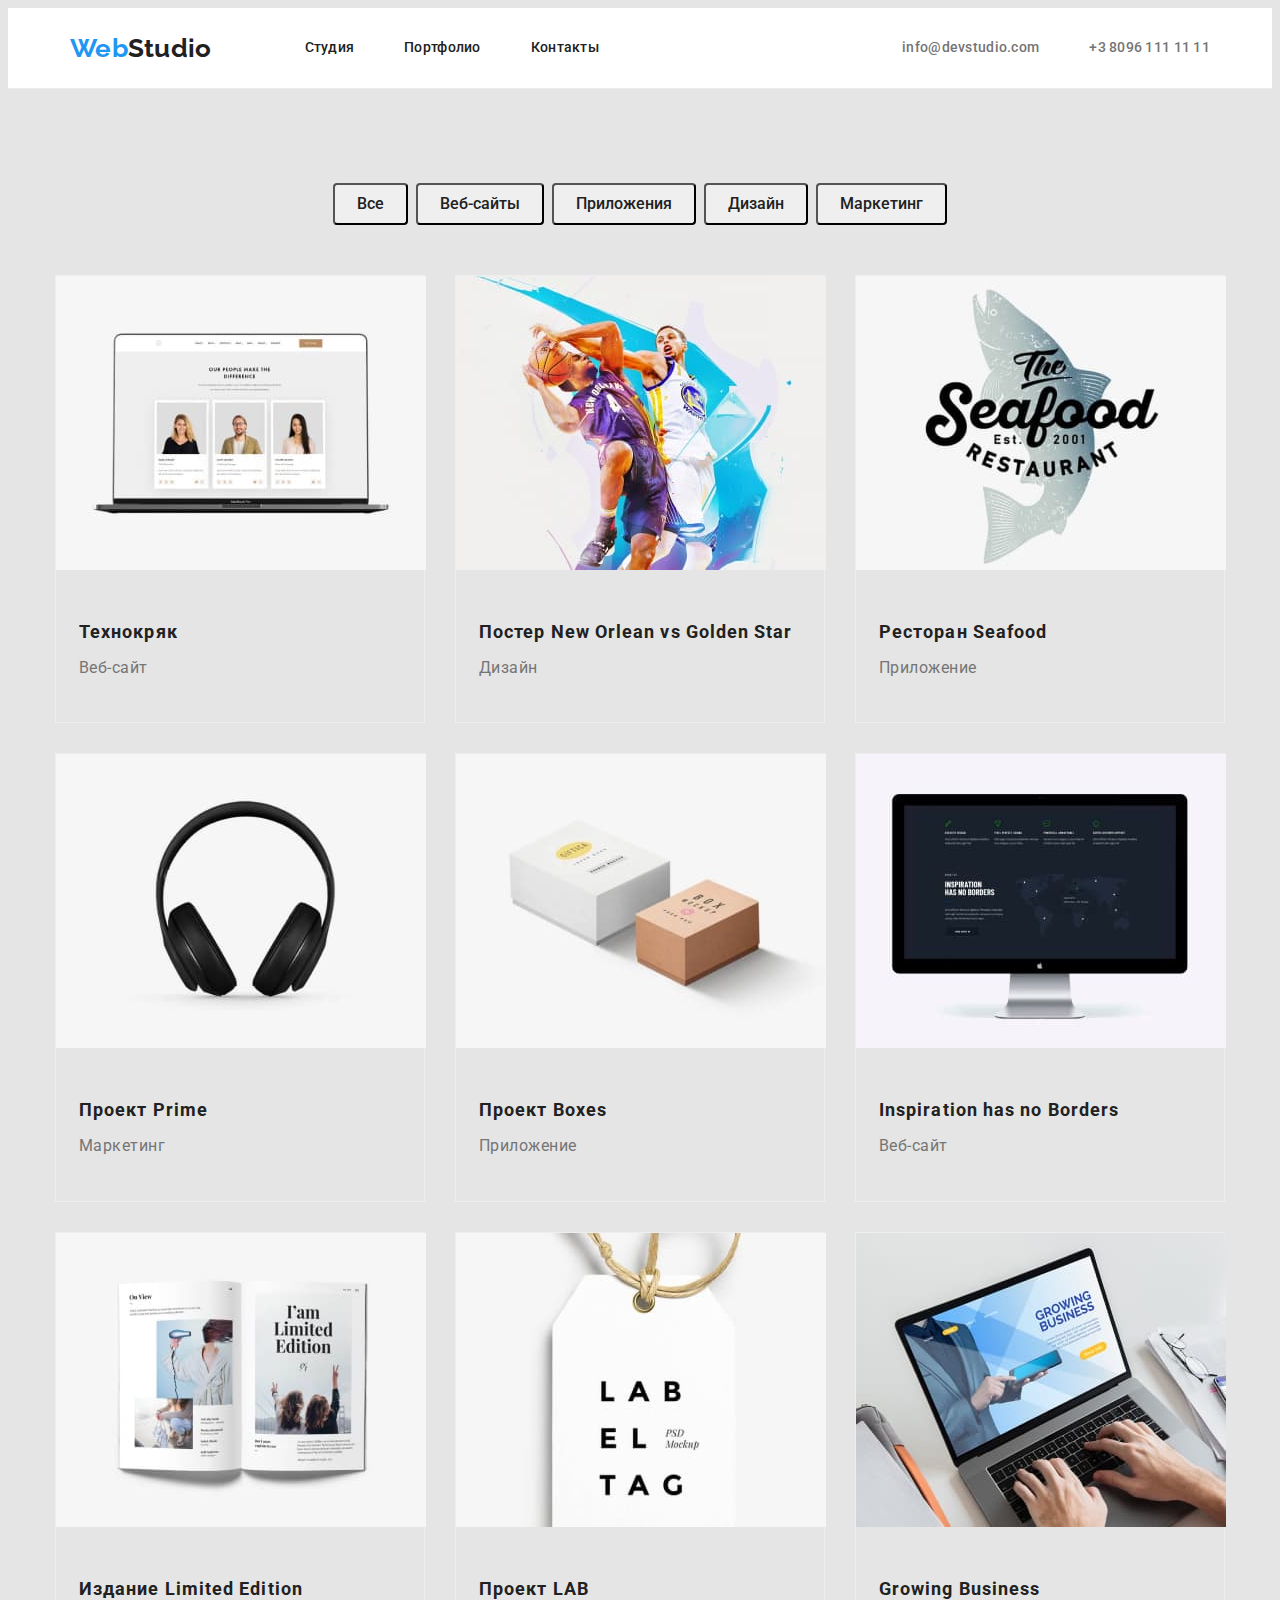
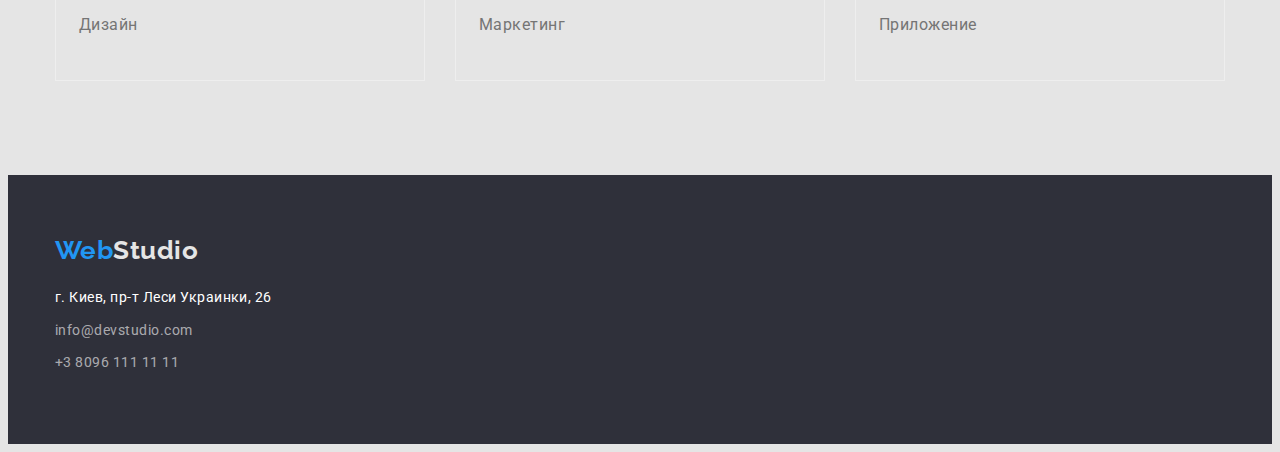
==== portfolio.html @ 92d9376e "Init comit" ====
<!DOCTYPE html>
<html lang="ru">
<head>
    <meta charset="UTF-8">
    <meta http-equiv="X-UA-Compatible" content="IE=edge">
    <meta name="viewport" content="width=device-width, initial-scale=1.0">
    <link rel="stylesheet" href="node_modules/modern-normalize/modern-normalize.css">
    <link rel="preconnect" href="https://fonts.googleapis.com">
    <link rel="stylesheet" href="https://cdnjs.cloudflare.com/ajax/libs/modern-normalize/1.1.0/modern-normalize.min.css" 
    integrity="sha512-wpPYUAdjBVSE4KJnH1VR1HeZfpl1ub8YT/NKx4PuQ5NmX2tKuGu6U/JRp5y+Y8XG2tV+wKQpNHVUX03MfMFn9Q==" 
    crossorigin="anonymous" 
    referrerpolicy="no-referrer" />
    <link rel="preconnect" href="https://fonts.googleapis.com">
    <link rel="preconnect" href="https://fonts.gstatic.com" 
    crossorigin>
    <link href="https://fonts.googleapis.com/css2?family=Raleway:wght@700&family=Roboto:wght@400;500;700;900&display=swap" 
    rel="stylesheet">
    <link rel="stylesheet" href="./css/stylesheet.css">
    <title>Portfolio</title>
</head>
<!-- header -->
<body>
    <header> 
        <div class="container-of-header">
            <nav class="main-nav"> 
                <!-- Логотип сайта -->
                <a href="./index.html" class="logo-header">
                <span class="logo-header-style">Web</span>Studio
                </a>
                <!--Навигация сайта-->
                <ul class="list-of-nav">
                    <li class="item"><a class="nav-links current" href="./index.html">Студия</a></li>
                    <li class="item"><a class="nav-links" href="./portfolio.html">Портфолио</a></li>
                    <li class="item"><a class="nav-links" href="">Контакты</a></li>
                </ul>
            </nav>
            <ul class="list-of-contact">
                <li class="item"><a class="contacts-link" href="mailto:info@devstudio.com">info@devstudio.com</a></li>
                <li class="item"><a class="contacts-link" href="tel:+380961111111">+3 8096 111 11 11 </a></li>
            </ul>
        </div>
    </header>
    <!-- main -->
    <main>
<!-- projects -->
<section class="projects-section">
       <!-- buttons -->
    <div class="container">
       <ul class="lists-of-buttons">
        <li class="buttons-items"><button class="nav-buttons" type="button">Все</button></li>
        <li class="buttons-items"><button class="nav-buttons" type="button">Веб-сайты</button></li>
        <li class="buttons-items"><button class="nav-buttons" type="button">Приложения</button></li>
        <li class="buttons-items"><button class="nav-buttons" type="button">Дизайн</button></li>
        <li class="buttons-items"><button class="nav-buttons" type="button">Маркетинг</button></li>
       </ul>
    </div>
    <h1 class="visual-hidden">Наши работы</h1>
<div class="container">
<ul class="lists-of-projects">
    <li class="projects-item">
            <img class="projects-img" src="./images/portfolio/variables_of_propositions/tecno.jpg" alt="Технокряк" width="370px">
        <div class="projects-container">
            <h2 class="projects-title">Технокряк</h2>
            <p class="projects-text">Веб-сайт</p>
        </div>
    </li> 
    <li class="projects-item">
        
            <img class="projects-img" src="./images/portfolio/variables_of_propositions/poster.jpg" alt="Постер New Orlean vs Golden Star" width="370">
        <div class="projects-container">
            <h2 class="projects-title">Постер New Orlean vs Golden Star</h2>
            <p class="projects-text">Дизайн</p>
        </div>
    </li>
    <li class="projects-item">
        
            <img class="projects-img" src="./images/portfolio/variables_of_propositions/restoraunt.jpg" alt="Ресторан Seafood" width="370">
        <div class="projects-container">
            <h2 class="projects-title">Ресторан Seafood</h2>
            <p class="projects-text">Приложение</p>
        </div>
    </li>
    <li class="projects-item">
            <img class="projects-img" src="./images/portfolio/variables_of_propositions/project_prime.jpg" alt="Проект Prime" width="370">
        <div class="projects-container">
            <h2 class="projects-title">Проект Prime</h2>
            <p class="projects-text">Маркетинг</p>
        </div>
    </li>
    <li class="projects-item">
        
            <img class="projects-img" src="./images/portfolio/variables_of_propositions/project_boxes.jpg" alt="Проект Boxes" width="370">
        <div class="projects-container">
            <h2 class="projects-title">Проект Boxes</h2>
            <p class="projects-text">Приложение</p>
        </div>
    </li>
    <li class="projects-item">
        
            <img class="projects-img" src="./images/portfolio/variables_of_propositions/inspiration.jpg" alt="Inspiration has no Borders">
        <div class="projects-container">
            <h2 class="projects-title">Inspiration has no Borders</h2>
            <p class="projects-text">Веб-сайт</p>
        </div>
    </li>
    <li class="projects-item">
        
            <img class="projects-img" src="./images/portfolio/variables_of_propositions/limited_edition.jpg" alt="Издание Limited Edition">
        <div class="projects-container">
            <h2 class="projects-title">Издание Limited Edition</h2>
            <p class="projects-text">Дизайн</p>
        </div>
    </li>
    <li class="projects-item">
        
            <img class="projects-img" src="./images/portfolio/variables_of_propositions/project_lab.jpg" alt="Проект LAB">
        <div class="projects-container">
            <h2 class="projects-title">Проект LAB</h2>
            <p class="projects-text">Маркетинг</p>
        </div>
    </li>
    <li class="projects-item">
        
            <img class="projects-img" src="./images/portfolio/variables_of_propositions/growing_buisness.jpg" alt="Growing Business">
       <div class="projects-container">
            <h2 class="projects-title">Growing Business</h2>
            <p class="projects-text">Приложение</p>
        </div>
    </li>
</ul>
</div>
</section>
    </main>
    <!-- footer -->
    <footer class="footer">
        <div class="container">
        <a href="./index.html" class="logo-footer">
           <span class="footer-logo-stile">Web</span>Studio
        </a>
    <address>
        <ul class="lists-of-footer">
            <li class="footer-items"><a class="maps-link" href="https://goo.gl/maps/K5L1UCEUp2EXPLnL6" target="_blank" rel="noopener noreferrer">г. Киев, пр-т Леси Украинки, 26</a></li>
            <li class="footer-items"><a class="contacts-footer" href="mailto:info@devstudio.com">info@devstudio.com</a></li>
            <li class="footer-items"><a class="contacts-footer" href="tel:+380961111111">+3 8096 111 11 11 </a></li>
        </ul>
    </address>
    </div>
    </footer>
</div>
</body>
</html>
---- css/stylesheet.css ----
/* Цвет текста background: #212121; */
/* Цвет текста под ссылками 
#757575 */
/* акцент #2196F3  */
/* футер белый #FFFFFF */
/* футер номер и ємейл rgba(255, 255, 255, 0.6); */
/* шапка ссылки #757575 */
/* футер бэкграунд #2F303A */
/* background color #E5E5E5; */
/* border-color #EEEEEE */
html{
    box-sizing: border-box;
}
*,
*::before,
*::after{
    box-sizing: inherit;
}
:root{
    --primary-text-color: #212121;
    --secondary-text-color: #757575;
    --acent-color: #2196F3;
    --background-color-body: #E5E5E5;
    --fotter-background-color: #2F303A;
    --footer-adress-color: rgba(255, 255, 255, 0.6);
    --footer-maps-link: #FFFFFF;
    --border-header-color: #ECECEC;
    --border-color: #EEEEEE;
}
/* body */
body{
    font-family: Roboto, sans-serif;
    letter-spacing: 0.03em;
    background: var(--background-color-body);
    color: var(--primary-text-color);
    /* margin: 0; */
}
/* utility */
.container{
    margin-left: auto;
    margin-right: auto;
    width: 100%;
    max-width: 1200px;
    padding-left: 15px;
    padding-right: 15px;
    /* outline: 2px solid red; */
}
.container-of-header{
    display: flex;
    margin-left: auto;
    margin-right: auto;
    width: 1170px;
    padding-left: 15px;
    padding-right: 15px;
    justify-content: space-between;
    align-items: center;
}
.main-nav{
    display: flex;
    align-items: center;
}

.lists-of-page{
    display: flex;
    align-items: center;
    list-style: none;
    padding: 0;
    margin: 0;
    justify-content: space-between;

}
/* header */
header{
    font-weight: 500;
    font-size: 14px;
    line-height: 1.14;
    letter-spacing: 0.02em;
    border-bottom: 1px solid var(--border-header-color);
    background-color: var(--footer-maps-link);
}

/* logo */
.logo-header{
    font-family: raleway;
    font-weight: 700;
    font-size: 26px;
    line-height: 1.19;
    text-decoration: none;
    /* padding-top: 24px;
    padding-bottom: 25px; */

    color: var(--primary-text-color)

}
/* logo stile */
.logo-header-style{
    color: var(--acent-color);
}
/* End logo section */

/* Visual-hidden */
.visual-hidden{
    position: absolute;
    width: 1px;
    height: 1px;
    margin: -1px;
    border: 0;
    padding: 0;
    white-space: nowrap;
    clip-path: inset(100%);
    clip: rect(0 0 0 0);
    overflow: hidden;
}
/* navigation */
.list-of-nav{
    display: flex;
    list-style: none;
    padding: 0;
    margin: 0;
    margin-left: 93px;
}
.nav-links{
    display: block;
    font-weight: 500;
    font-size: 14px;
    line-height: 1.14;
    letter-spacing: 0.02em;
    color: var(--primary-text-color);
    padding-top: 32px;
    padding-bottom: 32px;

    
    text-decoration: none;
}
.list-of-contact{
    display: flex;
    list-style: none;
    padding: 0;
    margin-left: auto;
    margin-top: 0;
    margin-bottom: 0;
}
/* header links contacts */
.contacts-link{
    display: block;
    font-weight: 500;
    font-size: 14px;
    line-height: 1.14;
    letter-spacing: 0.02em;
    color: var(--secondary-text-color);
    padding-top: 32px;
    padding-bottom: 32px;
    
    text-decoration: none;
}
.contacts-link:hover,
.contacts-link:focus{
    color: var(--acent-color);

}

.item:not(:first-child){
    margin-left: 50px;
}

.site-nav{
    background-color: var(--background-color-body);
}

.nav-links:hover,
.nav-links:focus{
    color: var(--acent-color);
}
/* End navigation section */

/* Hero */
.hero{
    text-align: center;
    padding-top: 200px;
    padding-bottom: 200px;
    /* background-image: url('/images/bg.png');
    background-repeat: no-repeat;
    background-size: cover; */
}
.hero-title{
    font-weight: 900;
    font-size: 44px;
    line-height: 1.36;
    letter-spacing: 0.06em;
    text-transform: uppercase;

    color: var(--footer-maps-link);

    margin-top: 0px;
    margin-left: auto;
    margin-right: auto;
    margin-bottom: 30px; 
}
/* End hero section */

/* buttons */

.button-first-page{
    cursor: pointer;
    font-family: inherit;
    font-weight: 700;
    font-size: 16px;
    line-height: 1.8;
    letter-spacing: 0.06em;

    padding-left: 32px;
    padding-right: 32px;
    padding-top: 10px;
    padding-bottom: 10px;
    border-radius: 4px;
    min-width: 200px;

    color: var(--background-color-body);
    background-color: var(--acent-color);
}

.button-first-page:hover,
.button-first-page:focus{
    color: var(--acent-color);
    background-color: var(--background-color-body);
}

.nav-buttons{
    /* font-family: roboto; */
    cursor: pointer;
    font-family: inherit;
    font-weight: 500;
    font-size: 16px;
    line-height: 1.6;
    
    padding-left: 22px;
    padding-right: 22px;
    padding-top: 6px;
    padding-bottom: 6px;
    border-radius: 4px;  

    color: var(--primary-text-color);

}

.nav-buttons:hover,
.nav-buttons:focus{
    color: var(--background-color-body);
    background-color: var(--acent-color);
}

.lists-of-buttons{
    display: flex;
    justify-content: center;
    list-style: none;
    margin-bottom: 50px;
    margin-top: 0;
    padding-left: 0;
}
.buttons-items:not(:first-child){
    margin-left: 8px;
}
/* End buttons section */

/* advantages styling */
.advantages-style{
    padding-top: 94px;
    padding-bottom: 94px;
}
.advantages-article{
    font-weight: 700;
    font-size: 14px;
    line-height: 1.14;
    text-transform: uppercase;

    margin-top: 0px;
    margin-bottom: 10px;

    color: var(--primary-text-color);
}
.advantages-text{
    font-size: 14px;
    line-height: 1.7;

    margin-top: 0px;
    margin-bottom: 0px;

    color: var(--secondary-text-color);
}
.advantages-item{
    max-width: 270px;
}
.advantages-item:not(:first-child){
    margin-left: 30px;
}
/* End advantages section */

/* projects */
.projects-container{
    padding: 20px 23px;
}
.lists-of-projects{
    display: flex;
    align-items: center;
    list-style: none;
    padding: 0;
    margin: 0;
    flex-wrap: wrap;
    justify-content: space-around;
}
.projects-item{
    width: 370px;
    margin-right: 30px;
    margin-bottom: 30px;
    border: 1px solid var(--border-color);
}
.projects-item:nth-child(3n){
    margin-right: 0;
}
.projects-item:nth-last-child(-n +3){
    margin-bottom: 0;
}
.projects-section{
    padding-top: 94px;
    padding-bottom: 94px;
}

.projects-img{
    margin-bottom: 20px;
}

.our-projects-styling{
    padding-top: 94px;
    padding-bottom: 94px;
}
.our-projects{
    font-weight: 700;
    font-size: 36px;
    line-height: 1.16;
    text-align: center;

    margin-top: 0px;
    margin-bottom: 50px;

}
.projects-text{
    color: var(--secondary-text-color);
    font-size: 16px;
    line-height: 1.8;
    margin-top: 0;
    margin-bottom: 20px;
}
.projects-title{
    letter-spacing: 0.06em;
    font-weight: 700;
    font-size: 18px;
    line-height: 2.0;
    margin-top: 0;
    margin-bottom: 4px;
}
/* End project section */

/* our team */
.our-team-container{
    text-align: center;
    padding-top: 30px;
    padding-bottom: 30px;
}
.our-team-section{
    padding-top: 94px;
    padding-bottom: 94px;
}
.our-team{
    font-weight: 700;
    font-size: 36px;
    line-height: 1.16;
    text-align: center;

    margin-top: 0px;
    margin-bottom: 50px;
}
.our-team-article{
    font-weight: 500;
    font-size: 16px;
    line-height: 1.18;

    margin-top: 0px;
    margin-bottom: 10px;
}
.our-team-text{
    font-size: 16px;
    line-height: 1.18;
    
    color: var(--secondary-text-color);

    margin-top: 0px;
    margin-bottom: 30px;
}

.our-team-item:not(:first-child){
    margin-left: 30px;
    border-radius: 0px 0px 4px 4px;
}
.our-team-list{
    display: flex;
    align-items: baseline;
    list-style: none;
    padding-left: 0;
    margin-top: 0;
    margin-bottom: 0;
}
/* End our-team section */

/* footer links */
.footer{
    background-color: var(--fotter-background-color);
    color: var(--footer-adress-color);
    padding-top: 60px;
    padding-bottom: 60px;
}
.footer-items{
    margin-bottom: 9px;
}
.logo-footer{
    display: inline-block;
    font-family: raleway;
    font-weight: 700;
    font-size: 26px;
    line-height: 1.19;
    text-decoration: none;
    
    color: var(--background-color-body);
    margin-bottom: 20px;
}
.lists-of-footer{
    list-style: none;
    padding: 0;
    margin: 0;
}
.footer-logo-stile{
    color: var(--acent-color);
}
.maps-link{
    font-size: 14px;
    line-height: 1.7;
    color: var(--footer-maps-link);
    
    font-style: normal;
    text-decoration: none;
}
.maps-link:hover,
.maps-link:focus{
    color: var(--acent-color);
}
.contacts-footer{
    color: var(--footer-adress-color);
    
    text-decoration: none;
    font-style: normal;
    font-size: 14px;
    line-height: 1.7;
}
.contacts-footer:hover,
.contacts-footer:focus{
    color: var(--acent-color);
}
/* End footer section */
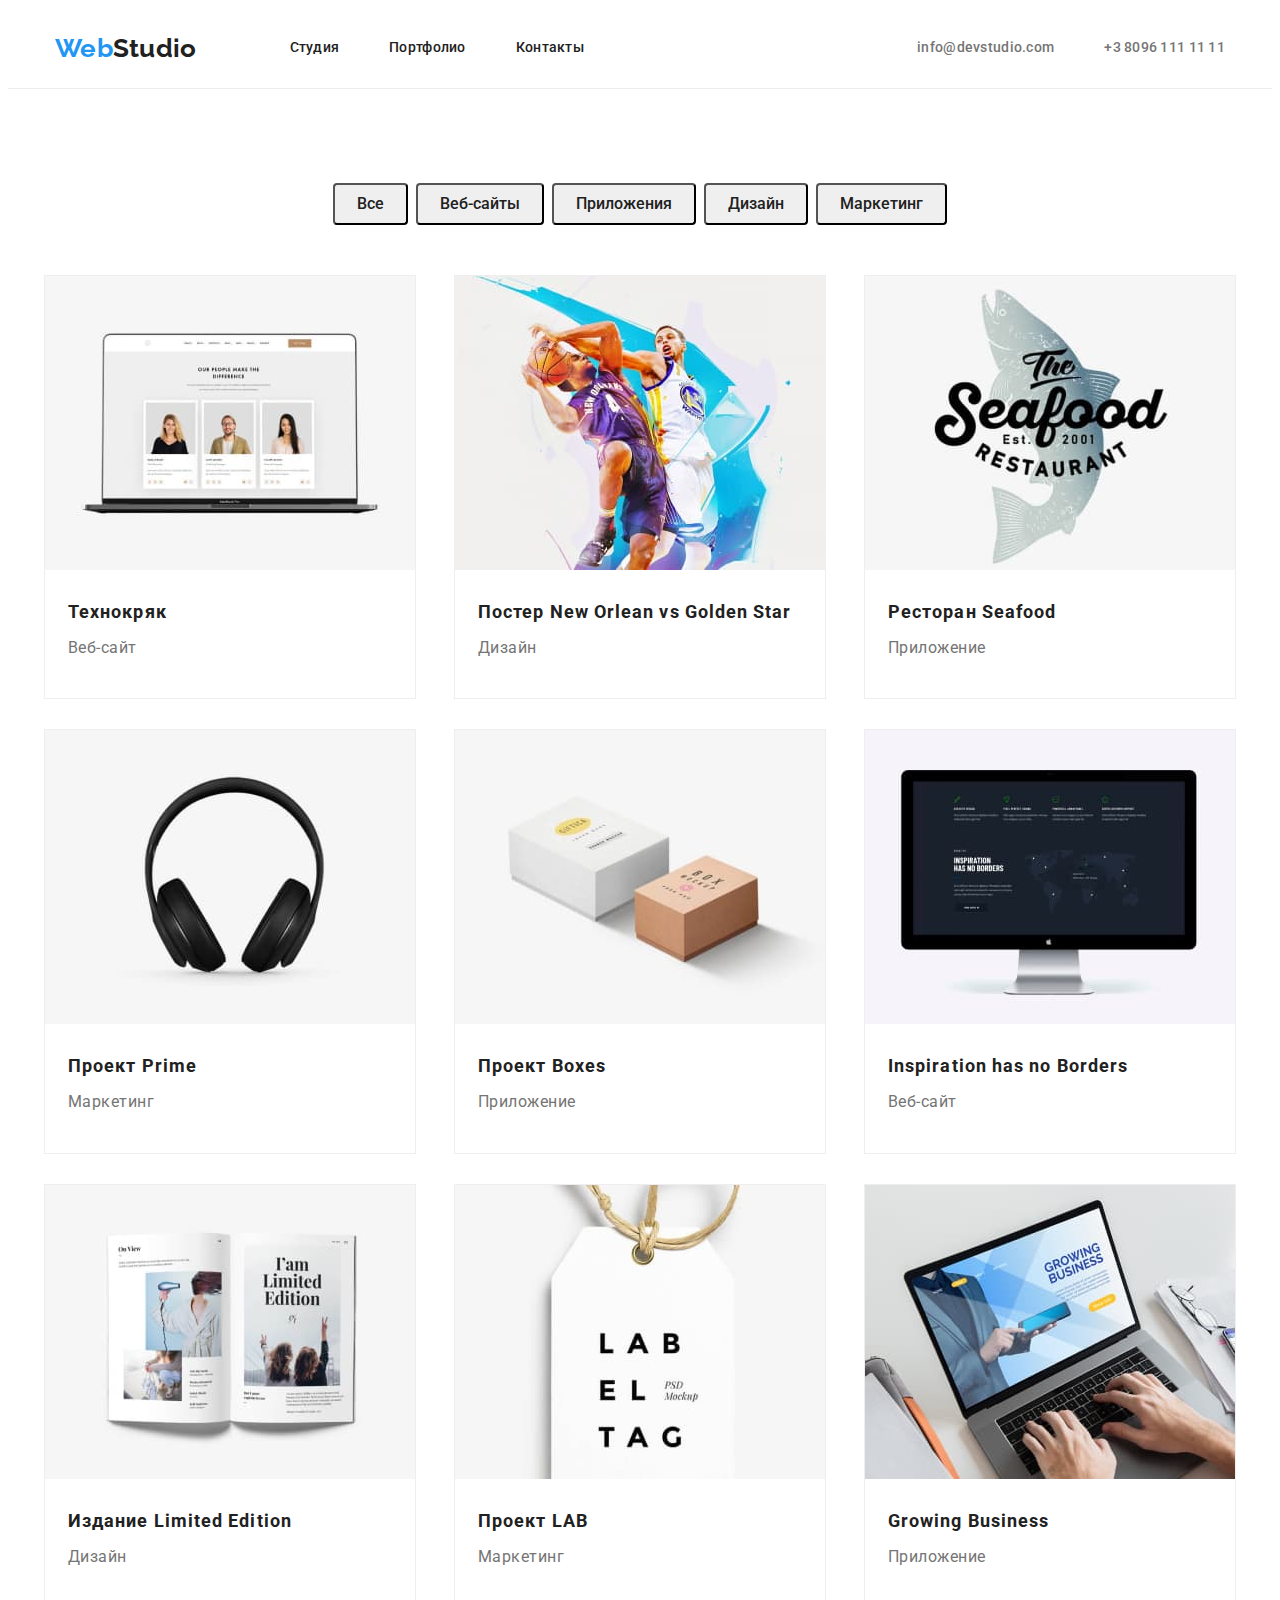
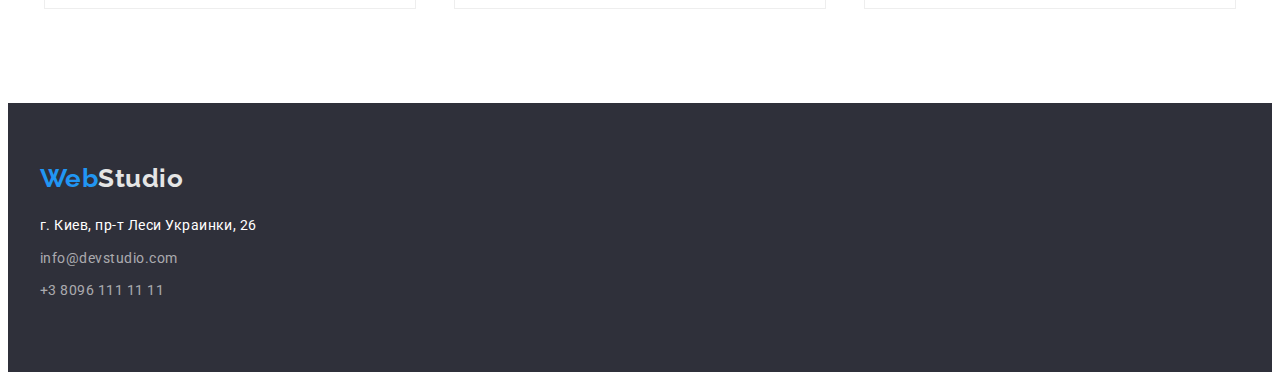
==== commit 45f7468c: "make a icons, and footer" ====
--- a/portfolio.html
+++ b/portfolio.html
@@ -58,7 +58,7 @@
 <div class="container">
 <ul class="lists-of-projects">
     <li class="projects-item">
-            <img class="projects-img" src="./images/portfolio/variables_of_propositions/tecno.jpg" alt="Технокряк" width="370px">
+            <img src="./images/portfolio/variables_of_propositions/tecno.jpg" alt="Технокряк" width="370px">
         <div class="projects-container">
             <h2 class="projects-title">Технокряк</h2>
             <p class="projects-text">Веб-сайт</p>
@@ -66,7 +66,7 @@
     </li> 
     <li class="projects-item">
         
-            <img class="projects-img" src="./images/portfolio/variables_of_propositions/poster.jpg" alt="Постер New Orlean vs Golden Star" width="370">
+            <img src="./images/portfolio/variables_of_propositions/poster.jpg" alt="Постер New Orlean vs Golden Star" width="370">
         <div class="projects-container">
             <h2 class="projects-title">Постер New Orlean vs Golden Star</h2>
             <p class="projects-text">Дизайн</p>
@@ -74,14 +74,14 @@
     </li>
     <li class="projects-item">
         
-            <img class="projects-img" src="./images/portfolio/variables_of_propositions/restoraunt.jpg" alt="Ресторан Seafood" width="370">
+            <img src="./images/portfolio/variables_of_propositions/restoraunt.jpg" alt="Ресторан Seafood" width="370">
         <div class="projects-container">
             <h2 class="projects-title">Ресторан Seafood</h2>
             <p class="projects-text">Приложение</p>
         </div>
     </li>
     <li class="projects-item">
-            <img class="projects-img" src="./images/portfolio/variables_of_propositions/project_prime.jpg" alt="Проект Prime" width="370">
+            <img src="./images/portfolio/variables_of_propositions/project_prime.jpg" alt="Проект Prime" width="370">
         <div class="projects-container">
             <h2 class="projects-title">Проект Prime</h2>
             <p class="projects-text">Маркетинг</p>
@@ -89,7 +89,7 @@
     </li>
     <li class="projects-item">
         
-            <img class="projects-img" src="./images/portfolio/variables_of_propositions/project_boxes.jpg" alt="Проект Boxes" width="370">
+            <img src="./images/portfolio/variables_of_propositions/project_boxes.jpg" alt="Проект Boxes" width="370">
         <div class="projects-container">
             <h2 class="projects-title">Проект Boxes</h2>
             <p class="projects-text">Приложение</p>
@@ -97,7 +97,7 @@
     </li>
     <li class="projects-item">
         
-            <img class="projects-img" src="./images/portfolio/variables_of_propositions/inspiration.jpg" alt="Inspiration has no Borders">
+            <img src="./images/portfolio/variables_of_propositions/inspiration.jpg" alt="Inspiration has no Borders">
         <div class="projects-container">
             <h2 class="projects-title">Inspiration has no Borders</h2>
             <p class="projects-text">Веб-сайт</p>
@@ -105,7 +105,7 @@
     </li>
     <li class="projects-item">
         
-            <img class="projects-img" src="./images/portfolio/variables_of_propositions/limited_edition.jpg" alt="Издание Limited Edition">
+            <img src="./images/portfolio/variables_of_propositions/limited_edition.jpg" alt="Издание Limited Edition">
         <div class="projects-container">
             <h2 class="projects-title">Издание Limited Edition</h2>
             <p class="projects-text">Дизайн</p>
@@ -113,7 +113,7 @@
     </li>
     <li class="projects-item">
         
-            <img class="projects-img" src="./images/portfolio/variables_of_propositions/project_lab.jpg" alt="Проект LAB">
+            <img src="./images/portfolio/variables_of_propositions/project_lab.jpg" alt="Проект LAB">
         <div class="projects-container">
             <h2 class="projects-title">Проект LAB</h2>
             <p class="projects-text">Маркетинг</p>
@@ -121,7 +121,7 @@
     </li>
     <li class="projects-item">
         
-            <img class="projects-img" src="./images/portfolio/variables_of_propositions/growing_buisness.jpg" alt="Growing Business">
+            <img src="./images/portfolio/variables_of_propositions/growing_buisness.jpg" alt="Growing Business">
        <div class="projects-container">
             <h2 class="projects-title">Growing Business</h2>
             <p class="projects-text">Приложение</p>
--- a/css/stylesheet.css
+++ b/css/stylesheet.css
@@ -8,14 +8,14 @@
 /* футер бэкграунд #2F303A */
 /* background color #E5E5E5; */
 /* border-color #EEEEEE */
-html{
-    box-sizing: border-box;
+/* html{
+    /* box-sizing: border-box;
 }
 *,
 *::before,
 *::after{
     box-sizing: inherit;
-}
+} */ 
 :root{
     --primary-text-color: #212121;
     --secondary-text-color: #757575;
@@ -23,19 +23,22 @@
     --background-color-body: #E5E5E5;
     --fotter-background-color: #2F303A;
     --footer-adress-color: rgba(255, 255, 255, 0.6);
-    --footer-maps-link: #FFFFFF;
+    --primary-white-color: #FFFFFF;
     --border-header-color: #ECECEC;
     --border-color: #EEEEEE;
+    --card-background-color: #F5F4FA;
+    --clients-border-color: #AFB1B8;
 }
 /* body */
 body{
     font-family: Roboto, sans-serif;
     letter-spacing: 0.03em;
-    background: var(--background-color-body);
     color: var(--primary-text-color);
-    /* margin: 0; */
-}
+
+}
+
 /* utility */
+
 .container{
     margin-left: auto;
     margin-right: auto;
@@ -76,7 +79,7 @@
     line-height: 1.14;
     letter-spacing: 0.02em;
     border-bottom: 1px solid var(--border-header-color);
-    background-color: var(--footer-maps-link);
+    background-color: var(--primary-white-color);
 }
 
 /* logo */
@@ -86,8 +89,6 @@
     font-size: 26px;
     line-height: 1.19;
     text-decoration: none;
-    /* padding-top: 24px;
-    padding-bottom: 25px; */
 
     color: var(--primary-text-color)
 
@@ -142,7 +143,8 @@
 }
 /* header links contacts */
 .contacts-link{
-    display: block;
+    display: inline-flex;
+    align-self: center;
     font-weight: 500;
     font-size: 14px;
     line-height: 1.14;
@@ -150,8 +152,28 @@
     color: var(--secondary-text-color);
     padding-top: 32px;
     padding-bottom: 32px;
-    
+
     text-decoration: none;
+}
+.icon-mail{
+    width: 16px;
+    height: 12px;
+    margin-right: 10px;
+    fill: var(--secondary-text-color);
+}
+.icon-phone{
+    width: 10px;
+    height: 16px;
+    margin-right: 10px;
+    fill: var(--secondary-text-color);
+}
+.icon-mail:hover,
+.icon-mail:focus{
+    fill: var(--acent-color);
+}
+.icon-phone:hover,
+.icon-phone:focus{
+    fill: var(--acent-color);
 }
 .contacts-link:hover,
 .contacts-link:focus{
@@ -159,6 +181,15 @@
 
 }
 
+.contacts-item{
+    display: flex;
+    align-items:center;
+
+}
+.contacts-item:not(:first-child){
+    margin-left: 30px;
+}
+
 .item:not(:first-child){
     margin-left: 50px;
 }
@@ -176,11 +207,26 @@
 /* Hero */
 .hero{
     text-align: center;
-    padding-top: 200px;
-    padding-bottom: 200px;
-    /* background-image: url('/images/bg.png');
+    /* padding-top: 200px;
+    padding-bottom: 200px; */
+    /* background-image: linear-gradient(to right, (rgba(47, 48, 58, 0.4)), url('../images/hero-background.jpg')); */
     background-repeat: no-repeat;
-    background-size: cover; */
+    background-size: cover;
+}
+.overlay{
+    display: flex;
+    align-items: center;
+    margin-left: auto;
+    margin-right: auto;
+    max-width: 1600px;
+    height: 600px;
+    /* border: 1px solid black; */
+    /* linear-gradient(to right, rgba(47, 48, 58, 0.4)),  */
+    background-image: linear-gradient(to right, rgba(47, 48, 58, 0.4), rgba(47, 48, 58, 0.4)), url(../images/hero-background.jpg);
+    background-repeat: no-repeat;
+    background-size: cover;
+    background-position: center;
+    
 }
 .hero-title{
     font-weight: 900;
@@ -189,7 +235,7 @@
     letter-spacing: 0.06em;
     text-transform: uppercase;
 
-    color: var(--footer-maps-link);
+    color: var(--primary-white-color);
 
     margin-top: 0px;
     margin-left: auto;
@@ -207,6 +253,7 @@
     font-size: 16px;
     line-height: 1.8;
     letter-spacing: 0.06em;
+    border: none;
 
     padding-left: 32px;
     padding-right: 32px;
@@ -293,6 +340,46 @@
 .advantages-item:not(:first-child){
     margin-left: 30px;
 }
+.attention{
+    display: block;
+    margin-right: auto;
+    margin-left: auto;
+    margin-bottom: 30px;
+    width: 270px;
+    height: 120px;
+    background: var(--card-background-color);
+    border-radius: 4px;
+}
+.punctuality{
+    display: block;
+    margin-right: auto;
+    margin-left: auto;
+    margin-bottom: 30px;
+    width: 270px;
+    height: 120px;
+    background: var(--card-background-color);
+    border-radius: 4px;
+}
+.planning{
+    display: block;
+    margin-right: auto;
+    margin-left: auto;
+    margin-bottom: 30px;
+    width: 270px;
+    height: 120px;
+    background: var(--card-background-color);
+    border-radius: 4px;
+}
+.technology{
+    display: block;
+    margin-right: auto;
+    margin-left: auto;
+    margin-bottom: 30px;
+    width: 270px;
+    height: 120px;
+    background: var(--card-background-color);
+    border-radius: 4px;
+}
 /* End advantages section */
 
 /* projects */
@@ -325,12 +412,8 @@
     padding-bottom: 94px;
 }
 
-.projects-img{
-    margin-bottom: 20px;
-}
-
 .our-projects-styling{
-    padding-top: 94px;
+    /* padding-top: 94px; */
     padding-bottom: 94px;
 }
 .our-projects{
@@ -348,7 +431,7 @@
     font-size: 16px;
     line-height: 1.8;
     margin-top: 0;
-    margin-bottom: 20px;
+    white-space: nowrap;
 }
 .projects-title{
     letter-spacing: 0.06em;
@@ -361,6 +444,15 @@
 /* End project section */
 
 /* our team */
+.socialmedia{
+    /* display: inline;
+    justify-content: center;
+    align-items: center; */
+}
+.socialmedia:hover,
+.socialmedia:focus{
+    background-color: var(--acent-color);
+}
 .our-team-container{
     text-align: center;
     padding-top: 30px;
@@ -394,12 +486,77 @@
     color: var(--secondary-text-color);
 
     margin-top: 0px;
-    margin-bottom: 30px;
-}
-
+}
+
+.our-team-item{
+    box-shadow: 0px 1px 3px rgba(0, 0, 0, 0.12),
+     0px 1px 1px rgba(0, 0, 0, 0.14), 
+     0px 2px 1px rgba(0, 0, 0, 0.2);
+    border-radius: 0px 0px 4px 4px;
+}
 .our-team-item:not(:first-child){
     margin-left: 30px;
-    border-radius: 0px 0px 4px 4px;
+}
+/* our-team-icons */
+.icon-instagram-team{
+    width: 20px;
+    height: 20px;
+    fill: var(--secondary-text-color);
+
+}
+.icon-instagram-team:hover,
+.icon-instagram-team:focus{
+    fill: var(--primary-white-color);
+}
+.icon-twitter-team{
+    width: 20px;
+    height: 16.25px;
+    fill: var(--secondary-text-color);
+}
+.icon-twitter-team:hover,
+.icon-twitter-team:focus{
+    fill: var(--primary-white-color);
+}
+.icon-facebook-team{
+    width: 10px;
+    height: 20px;
+    fill: var(--secondary-text-color);
+}
+.icon-facebook-team:hover,
+.icon-facebook-team:focus{
+    fill: var(--primary-white-color);
+}
+.icon-linkedin-team{
+    width: 20px;
+    height: 20px;
+    fill: var(--secondary-text-color);
+}
+.icon-linkedin-team:hover,
+.icon-linkedin-team:focus{
+    fill: var(--primary-white-color);
+}
+.icons{
+    display: inline-flex;
+    justify-content: center;
+    align-items: center;
+    list-style: none;
+    width: 44px;
+    height: 44px;
+    border-radius: 50%;
+    /* border: 1px solid black; */
+
+}
+.icons:hover,
+.icons:focus{
+    background-color: var(--acent-color);
+}
+.icons:not(:last-child){
+    margin-right: 10px;
+}
+.list-of-icons{
+    display: flex;
+    justify-content: center;
+    padding-left: 0;
 }
 .our-team-list{
     display: flex;
@@ -409,14 +566,107 @@
     margin-top: 0;
     margin-bottom: 0;
 }
+/* END our-team-icons */
 /* End our-team section */
+/* our-clients */
+.our-clients-list{
+    display: flex;
+    list-style: none;
+    padding-top: 94px;
+    padding-bottom: 94px;
+    padding-left: 0;
+    margin: 0;
+}
+/* .clients-item{
+    display: flex;
+    justify-content: center;
+    align-items: center;
+    border: 1px solid black; 
+}*/
+.clients-item:not(:last-child){
+    margin-right: 30px;
+}
+.client{
+    display: flex;
+    align-items: center;
+    justify-content: center;
+    width: 170px;
+    height: 92px; 
+    border: 1px solid var(--clients-border-color);
+    border-radius: 4px;
+}
+.client:hover,
+.client:focus{
+    background-color: var(--acent-color);
+}
+.icon-client-one{
+    fill: var(--secondary-text-color);
+    width: 41px;
+    height: 46.7px;
+}
+.icon-client-one:hover,
+.icon-client-one:focus{
+    fill: var(--primary-white-color);
+}
+
+.icon-client-two{
+    width: 40px;
+    height: 52px;
+    fill: var(--secondary-text-color);
+}
+.icon-client-two:hover,
+.icon-client-two:focus{
+    fill: var(--primary-white-color);
+}
+.icon-client-three{
+    width: 43px;
+    height: 41px;
+    fill: var(--secondary-text-color);
+}
+.icon-client-three:hover,
+.icon-client-three:focus{
+    fill: var(--primary-white-color);
+}
+.icon-client-four{
+    width: 84px;
+    height: 40px;
+    fill: var(--secondary-text-color);
+}
+.icon-client-four:hover,
+.icon-client-four:focus{
+    fill: var(--primary-white-color);
+}
+.icon-client-five{
+    width: 62px;
+    height: 45px;
+    fill: var(--secondary-text-color);
+}
+.icon-client-five:hover,
+.icon-client-five:focus{
+    fill: var(--primary-white-color);
+}
+.icon-client-six{
+    width: 93px;
+    height: 43px;
+    fill: var(--secondary-text-color);
+}
+.icon-client-six:hover,
+.icon-client-six:focus{
+    fill: var(--primary-white-color);
+}
+/* END our-clients */
 
 /* footer links */
 .footer{
+    display: flex;
     background-color: var(--fotter-background-color);
     color: var(--footer-adress-color);
     padding-top: 60px;
     padding-bottom: 60px;
+}
+.footer-nav{
+    display: flex;
+    flex-direction: column;
 }
 .footer-items{
     margin-bottom: 9px;
@@ -433,6 +683,7 @@
     margin-bottom: 20px;
 }
 .lists-of-footer{
+    display: inline-block;
     list-style: none;
     padding: 0;
     margin: 0;
@@ -443,7 +694,7 @@
 .maps-link{
     font-size: 14px;
     line-height: 1.7;
-    color: var(--footer-maps-link);
+    color: var(--primary-white-color);
     
     font-style: normal;
     text-decoration: none;
@@ -464,4 +715,28 @@
 .contacts-footer:focus{
     color: var(--acent-color);
 }
+/* .footer-container{
+    display: flex;
+    align-items:center;
+    width: 206px;
+    height: 80px;
+    margin-right: auto;
+    margin-left: auto;
+
+} */
+.title-footer{
+    display: flex;
+    font-weight: 700;
+    font-size: 14px;
+    line-height: 16px;
+    letter-spacing: 0.03em;
+    text-transform: uppercase;
+    color: var(--primary-white-color);
+}
+.footer-social-media{
+    display: flex;
+    list-style: none;
+    align-items: center;
+    margin-left: 70px;
+}
 /* End footer section */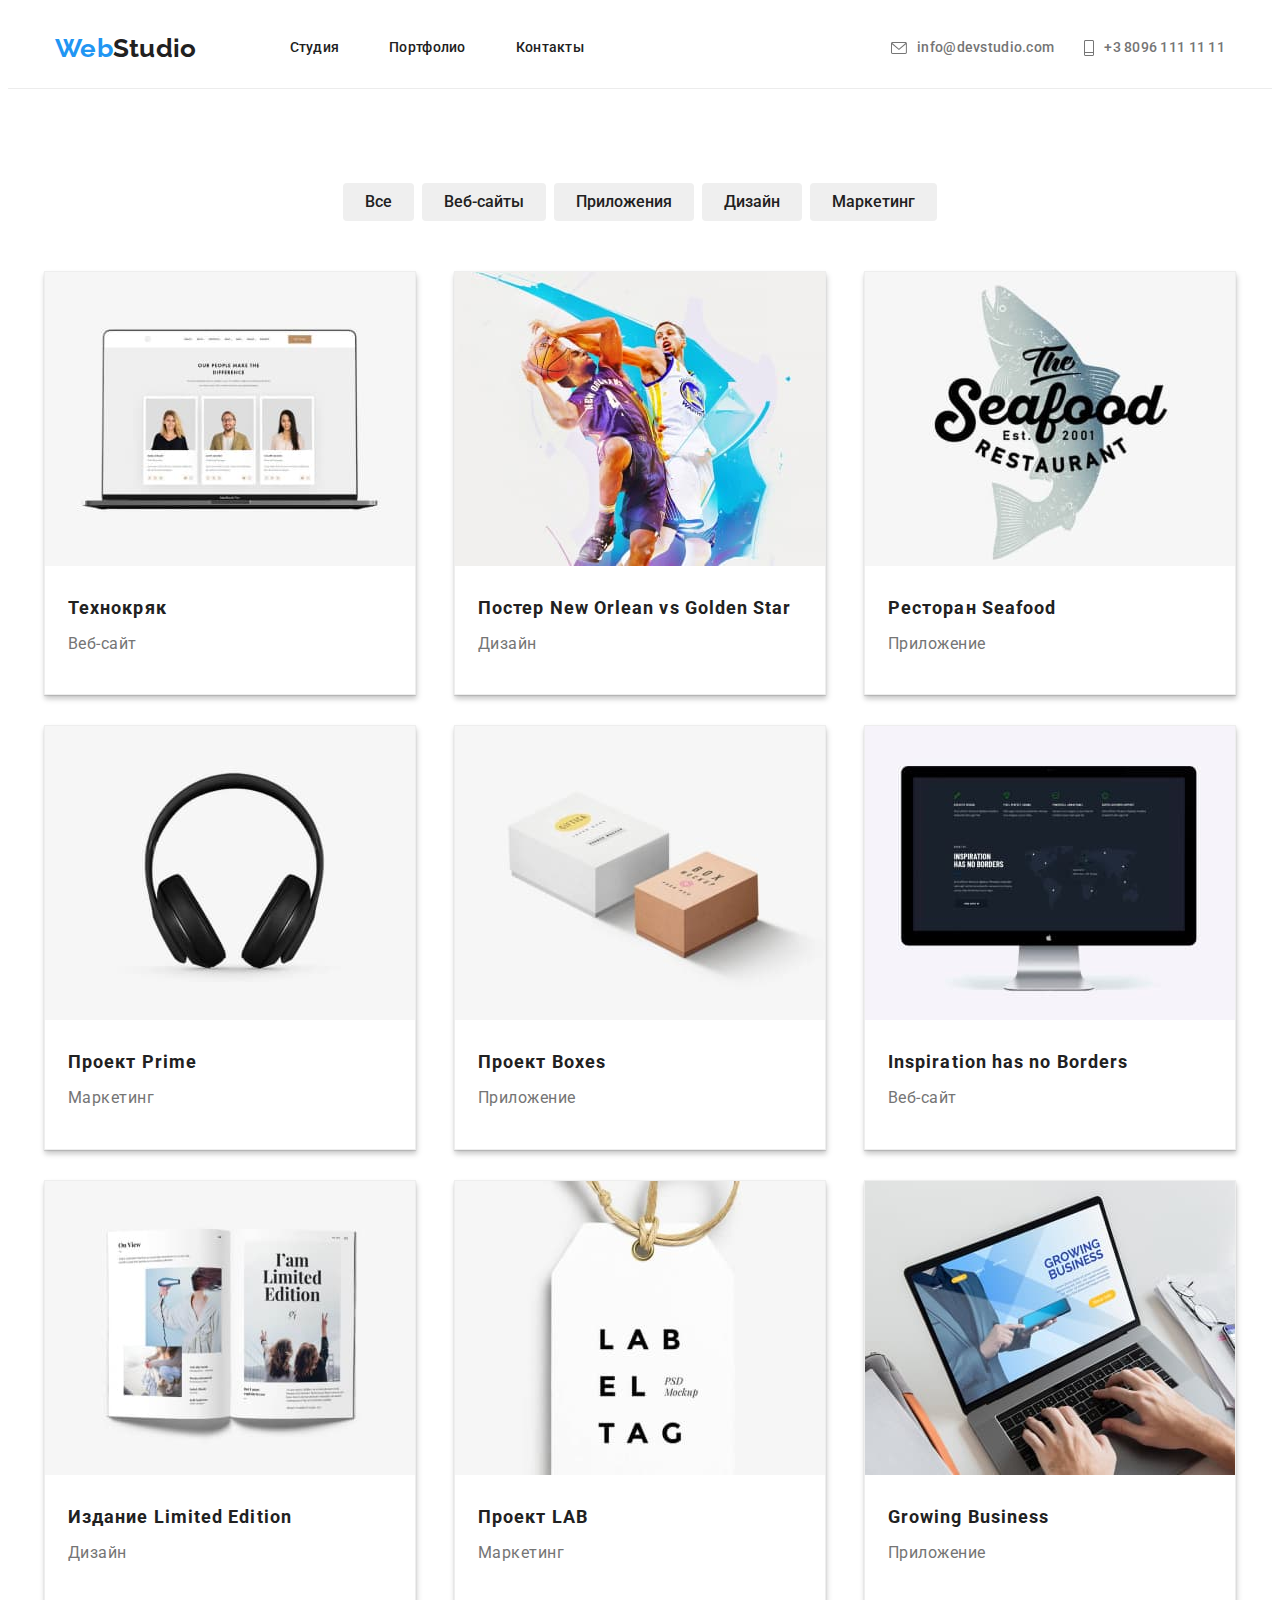
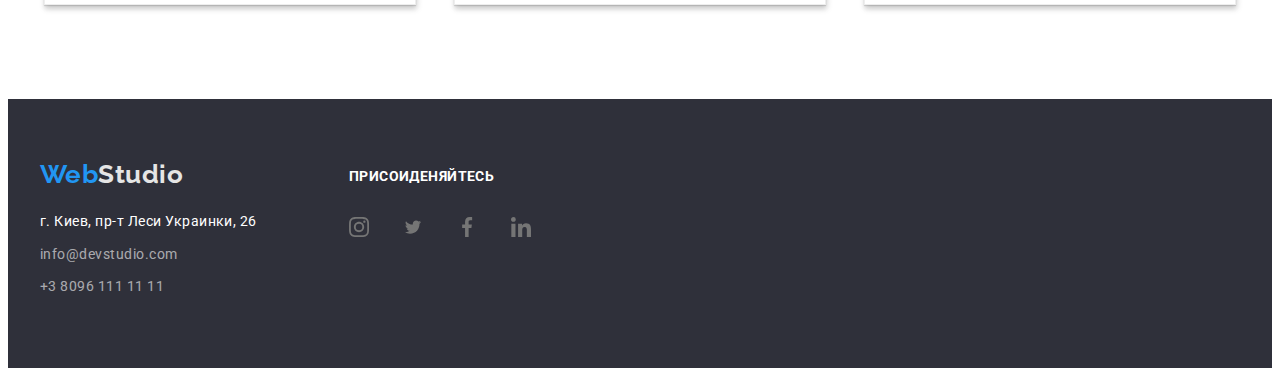
==== commit abb53160: "did a footer, portfolio, shadows at cards, social-media icons" ====
--- a/portfolio.html
+++ b/portfolio.html
@@ -23,20 +23,29 @@
     <header> 
         <div class="container-of-header">
             <nav class="main-nav"> 
-                <!-- Логотип сайта -->
+                <!-- logo -->
                 <a href="./index.html" class="logo-header">
                 <span class="logo-header-style">Web</span>Studio
                 </a>
-                <!--Навигация сайта-->
+                <!--main-nav-->
                 <ul class="list-of-nav">
-                    <li class="item"><a class="nav-links current" href="./index.html">Студия</a></li>
+                    <li class="item"><a class="nav-links" href="./index.html">Студия</a></li>
                     <li class="item"><a class="nav-links" href="./portfolio.html">Портфолио</a></li>
                     <li class="item"><a class="nav-links" href="">Контакты</a></li>
                 </ul>
             </nav>
             <ul class="list-of-contact">
-                <li class="item"><a class="contacts-link" href="mailto:info@devstudio.com">info@devstudio.com</a></li>
-                <li class="item"><a class="contacts-link" href="tel:+380961111111">+3 8096 111 11 11 </a></li>
+                <li class="contacts-item"> 
+                    <svg class="icon-mail">
+                        <use href="./images/icons/sprite.svg#icon-mail"></use>
+                    </svg>
+                        <a class="contacts-link"  href="mailto:info@devstudio.com">info@devstudio.com</a>    
+                </li>
+                <li class="contacts-item">
+                    <svg class="icon-phone">
+                        <use href="./images/icons/sprite.svg#icon-phone"></use>
+                    </svg>             
+                    <a class="contacts-link" href="tel:+380961111111">+3 8096 111 11 11 </a></li>
             </ul>
         </div>
     </header>
@@ -133,7 +142,8 @@
     </main>
     <!-- footer -->
     <footer class="footer">
-        <div class="container">
+        <div class="container in-footer">
+            <div class="footer-nav">
         <a href="./index.html" class="logo-footer">
            <span class="footer-logo-stile">Web</span>Studio
         </a>
@@ -145,6 +155,39 @@
         </ul>
     </address>
     </div>
+    <div class="footer-container">
+        <p class="title-footer">Присоиденяйтесь</p>
+    <ul class="footer-social-media">
+        <li class="icons">
+            <a class="socialmedia" href="#"></a>
+                <svg class="icon-instagram">
+                    <use href="./images/icons/sprite.svg#icon-instagram"></use>
+                </svg>
+            
+        <li class="icons">
+            <a href="" class="socialmedia"> </a>
+                <svg class="icon-twitter">
+                    <use href="./images/icons/sprite.svg#icon-twitter"></use>
+                </svg>
+            
+        </li>
+        <li class="icons">
+            <a href="" class="socialmedia"> </a>
+                <svg class="icon-facebook">
+                    <use href="./images/icons/sprite.svg#icon-facebook"></use>
+                </svg>
+            
+        </li>
+        <li class="icons">
+            <a href="" class="socialmedia"></a> 
+                <svg class="icon-linkedin">
+                    <use href="./images/icons/sprite.svg#icon-linkedin"></use>
+                </svg>
+            
+        </li>
+    </ul>
+    </div>
+    </div>
     </footer>
 </div>
 </body>
--- a/css/stylesheet.css
+++ b/css/stylesheet.css
@@ -8,14 +8,7 @@
 /* футер бэкграунд #2F303A */
 /* background color #E5E5E5; */
 /* border-color #EEEEEE */
-/* html{
-    /* box-sizing: border-box;
-}
-*,
-*::before,
-*::after{
-    box-sizing: inherit;
-} */ 
+
 :root{
     --primary-text-color: #212121;
     --secondary-text-color: #757575;
@@ -29,7 +22,9 @@
     --card-background-color: #F5F4FA;
     --clients-border-color: #AFB1B8;
 }
+
 /* body */
+
 body{
     font-family: Roboto, sans-serif;
     letter-spacing: 0.03em;
@@ -48,6 +43,7 @@
     padding-right: 15px;
     /* outline: 2px solid red; */
 }
+
 .container-of-header{
     display: flex;
     margin-left: auto;
@@ -58,6 +54,9 @@
     justify-content: space-between;
     align-items: center;
 }
+
+/* END Utility */
+
 .main-nav{
     display: flex;
     align-items: center;
@@ -72,7 +71,9 @@
     justify-content: space-between;
 
 }
+
 /* header */
+
 header{
     font-weight: 500;
     font-size: 14px;
@@ -82,7 +83,10 @@
     background-color: var(--primary-white-color);
 }
 
+/* END header */
+
 /* logo */
+
 .logo-header{
     font-family: raleway;
     font-weight: 700;
@@ -93,13 +97,17 @@
     color: var(--primary-text-color)
 
 }
+
 /* logo stile */
+
 .logo-header-style{
     color: var(--acent-color);
 }
-/* End logo section */
+
+/* END logo section */
 
 /* Visual-hidden */
+
 .visual-hidden{
     position: absolute;
     width: 1px;
@@ -112,7 +120,11 @@
     clip: rect(0 0 0 0);
     overflow: hidden;
 }
+
+/* END visual-hidden */
+
 /* navigation */
+
 .list-of-nav{
     display: flex;
     list-style: none;
@@ -120,6 +132,7 @@
     margin: 0;
     margin-left: 93px;
 }
+
 .nav-links{
     display: block;
     font-weight: 500;
@@ -133,6 +146,7 @@
     
     text-decoration: none;
 }
+
 .list-of-contact{
     display: flex;
     list-style: none;
@@ -141,7 +155,11 @@
     margin-top: 0;
     margin-bottom: 0;
 }
+
+/* END navigation */
+
 /* header links contacts */
+
 .contacts-link{
     display: inline-flex;
     align-self: center;
@@ -155,26 +173,31 @@
 
     text-decoration: none;
 }
+
 .icon-mail{
     width: 16px;
     height: 12px;
     margin-right: 10px;
     fill: var(--secondary-text-color);
 }
+
 .icon-phone{
     width: 10px;
     height: 16px;
     margin-right: 10px;
     fill: var(--secondary-text-color);
 }
+
 .icon-mail:hover,
 .icon-mail:focus{
     fill: var(--acent-color);
 }
+
 .icon-phone:hover,
 .icon-phone:focus{
     fill: var(--acent-color);
 }
+
 .contacts-link:hover,
 .contacts-link:focus{
     color: var(--acent-color);
@@ -202,17 +225,17 @@
 .nav-links:focus{
     color: var(--acent-color);
 }
-/* End navigation section */
+
+/* END navigation section */
 
 /* Hero */
+
 .hero{
     text-align: center;
-    /* padding-top: 200px;
-    padding-bottom: 200px; */
-    /* background-image: linear-gradient(to right, (rgba(47, 48, 58, 0.4)), url('../images/hero-background.jpg')); */
     background-repeat: no-repeat;
     background-size: cover;
 }
+
 .overlay{
     display: flex;
     align-items: center;
@@ -220,14 +243,14 @@
     margin-right: auto;
     max-width: 1600px;
     height: 600px;
-    /* border: 1px solid black; */
-    /* linear-gradient(to right, rgba(47, 48, 58, 0.4)),  */
+   
     background-image: linear-gradient(to right, rgba(47, 48, 58, 0.4), rgba(47, 48, 58, 0.4)), url(../images/hero-background.jpg);
     background-repeat: no-repeat;
     background-size: cover;
     background-position: center;
     
 }
+
 .hero-title{
     font-weight: 900;
     font-size: 44px;
@@ -242,7 +265,8 @@
     margin-right: auto;
     margin-bottom: 30px; 
 }
-/* End hero section */
+
+/* END hero section */
 
 /* buttons */
 
@@ -273,7 +297,6 @@
 }
 
 .nav-buttons{
-    /* font-family: roboto; */
     cursor: pointer;
     font-family: inherit;
     font-weight: 500;
@@ -284,7 +307,8 @@
     padding-right: 22px;
     padding-top: 6px;
     padding-bottom: 6px;
-    border-radius: 4px;  
+    border-radius: 4px;
+    border: none;  
 
     color: var(--primary-text-color);
 
@@ -307,9 +331,10 @@
 .buttons-items:not(:first-child){
     margin-left: 8px;
 }
-/* End buttons section */
+/* END buttons section */
 
 /* advantages styling */
+
 .advantages-style{
     padding-top: 94px;
     padding-bottom: 94px;
@@ -380,9 +405,10 @@
     background: var(--card-background-color);
     border-radius: 4px;
 }
-/* End advantages section */
+/* END advantages section */
 
 /* projects */
+
 .projects-container{
     padding: 20px 23px;
 }
@@ -400,6 +426,10 @@
     margin-right: 30px;
     margin-bottom: 30px;
     border: 1px solid var(--border-color);
+    box-shadow: 0px 1px 1px rgba(0, 0, 0, 0.12),
+    0px 4px 4px rgba(0, 0, 0, 0.06),
+    1px 4px 6px rgba(0, 0, 0, 0.16);
+
 }
 .projects-item:nth-child(3n){
     margin-right: 0;
@@ -413,7 +443,6 @@
 }
 
 .our-projects-styling{
-    /* padding-top: 94px; */
     padding-bottom: 94px;
 }
 .our-projects{
@@ -441,14 +470,16 @@
     margin-top: 0;
     margin-bottom: 4px;
 }
-/* End project section */
+/* END project section */
 
 /* our team */
-.socialmedia{
-    /* display: inline;
+
+/* .socialmedia{
+    display: inline;
     justify-content: center;
-    align-items: center; */
-}
+    align-items: center;
+} */
+
 .socialmedia:hover,
 .socialmedia:focus{
     background-color: var(--acent-color);
@@ -497,42 +528,44 @@
 .our-team-item:not(:first-child){
     margin-left: 30px;
 }
+
 /* our-team-icons */
-.icon-instagram-team{
+
+.icon-instagram{
     width: 20px;
     height: 20px;
     fill: var(--secondary-text-color);
 
 }
-.icon-instagram-team:hover,
-.icon-instagram-team:focus{
-    fill: var(--primary-white-color);
-}
-.icon-twitter-team{
+.icon-instagram:hover,
+.icon-instagram:focus{
+    fill: var(--primary-white-color);
+}
+.icon-twitter{
     width: 20px;
     height: 16.25px;
     fill: var(--secondary-text-color);
 }
-.icon-twitter-team:hover,
-.icon-twitter-team:focus{
-    fill: var(--primary-white-color);
-}
-.icon-facebook-team{
-    width: 10px;
-    height: 20px;
-    fill: var(--secondary-text-color);
-}
-.icon-facebook-team:hover,
-.icon-facebook-team:focus{
-    fill: var(--primary-white-color);
-}
-.icon-linkedin-team{
+.icon-twitter:hover,
+.icon-twitter:focus{
+    fill: var(--primary-white-color);
+}
+.icon-facebook{
     width: 20px;
     height: 20px;
     fill: var(--secondary-text-color);
 }
-.icon-linkedin-team:hover,
-.icon-linkedin-team:focus{
+.icon-facebook:hover,
+.icon-facebook:focus{
+    fill: var(--primary-white-color);
+}
+.icon-linkedin{
+    width: 20px;
+    height: 20px;
+    fill: var(--secondary-text-color);
+}
+.icon-linkedin:hover,
+.icon-linkedin:focus{
     fill: var(--primary-white-color);
 }
 .icons{
@@ -546,13 +579,16 @@
     /* border: 1px solid black; */
 
 }
+
 .icons:hover,
 .icons:focus{
     background-color: var(--acent-color);
 }
+
 .icons:not(:last-child){
     margin-right: 10px;
 }
+
 .list-of-icons{
     display: flex;
     justify-content: center;
@@ -566,9 +602,13 @@
     margin-top: 0;
     margin-bottom: 0;
 }
+
 /* END our-team-icons */
-/* End our-team section */
+
+/* END our-team section */
+
 /* our-clients */
+
 .our-clients-list{
     display: flex;
     list-style: none;
@@ -577,15 +617,11 @@
     padding-left: 0;
     margin: 0;
 }
-/* .clients-item{
-    display: flex;
-    justify-content: center;
-    align-items: center;
-    border: 1px solid black; 
-}*/
+
 .clients-item:not(:last-child){
     margin-right: 30px;
 }
+
 .client{
     display: flex;
     align-items: center;
@@ -595,15 +631,18 @@
     border: 1px solid var(--clients-border-color);
     border-radius: 4px;
 }
+
 .client:hover,
 .client:focus{
     background-color: var(--acent-color);
 }
+
 .icon-client-one{
     fill: var(--secondary-text-color);
     width: 41px;
     height: 46.7px;
 }
+
 .icon-client-one:hover,
 .icon-client-one:focus{
     fill: var(--primary-white-color);
@@ -614,63 +653,80 @@
     height: 52px;
     fill: var(--secondary-text-color);
 }
+
 .icon-client-two:hover,
 .icon-client-two:focus{
     fill: var(--primary-white-color);
 }
+
 .icon-client-three{
     width: 43px;
     height: 41px;
     fill: var(--secondary-text-color);
 }
+
 .icon-client-three:hover,
 .icon-client-three:focus{
     fill: var(--primary-white-color);
 }
+
 .icon-client-four{
     width: 84px;
     height: 40px;
     fill: var(--secondary-text-color);
 }
+
 .icon-client-four:hover,
 .icon-client-four:focus{
     fill: var(--primary-white-color);
 }
+
 .icon-client-five{
     width: 62px;
     height: 45px;
     fill: var(--secondary-text-color);
 }
+
 .icon-client-five:hover,
 .icon-client-five:focus{
     fill: var(--primary-white-color);
 }
+
 .icon-client-six{
     width: 93px;
     height: 43px;
     fill: var(--secondary-text-color);
 }
+
 .icon-client-six:hover,
 .icon-client-six:focus{
     fill: var(--primary-white-color);
 }
+
 /* END our-clients */
 
 /* footer links */
+
+.in-footer{
+    display: flex;
+}
+
 .footer{
-    display: flex;
     background-color: var(--fotter-background-color);
     color: var(--footer-adress-color);
     padding-top: 60px;
     padding-bottom: 60px;
 }
+
 .footer-nav{
     display: flex;
     flex-direction: column;
 }
+
 .footer-items{
     margin-bottom: 9px;
 }
+
 .logo-footer{
     display: inline-block;
     font-family: raleway;
@@ -682,15 +738,18 @@
     color: var(--background-color-body);
     margin-bottom: 20px;
 }
+
 .lists-of-footer{
     display: inline-block;
     list-style: none;
     padding: 0;
     margin: 0;
 }
+
 .footer-logo-stile{
     color: var(--acent-color);
 }
+
 .maps-link{
     font-size: 14px;
     line-height: 1.7;
@@ -699,10 +758,12 @@
     font-style: normal;
     text-decoration: none;
 }
+
 .maps-link:hover,
 .maps-link:focus{
     color: var(--acent-color);
 }
+
 .contacts-footer{
     color: var(--footer-adress-color);
     
@@ -711,32 +772,43 @@
     font-size: 14px;
     line-height: 1.7;
 }
+
 .contacts-footer:hover,
 .contacts-footer:focus{
     color: var(--acent-color);
 }
-/* .footer-container{
-    display: flex;
-    align-items:center;
+
+.footer-container{
+    display: flex;
+    flex-direction: column;
+    align-items:flex-start;
     width: 206px;
     height: 80px;
     margin-right: auto;
-    margin-left: auto;
-
-} */
+    margin-left: 70px;
+    padding: 10px;
+
+}
+
 .title-footer{
-    display: flex;
     font-weight: 700;
     font-size: 14px;
-    line-height: 16px;
+    line-height: 1.14;
     letter-spacing: 0.03em;
     text-transform: uppercase;
+    margin: 0;
+    margin-left: 12px;
+    margin-bottom: 20px;
+    
     color: var(--primary-white-color);
 }
+
 .footer-social-media{
     display: flex;
     list-style: none;
     align-items: center;
-    margin-left: 70px;
-}
+    padding-left: 0;
+    margin: 0;
+}
+
 /* End footer section */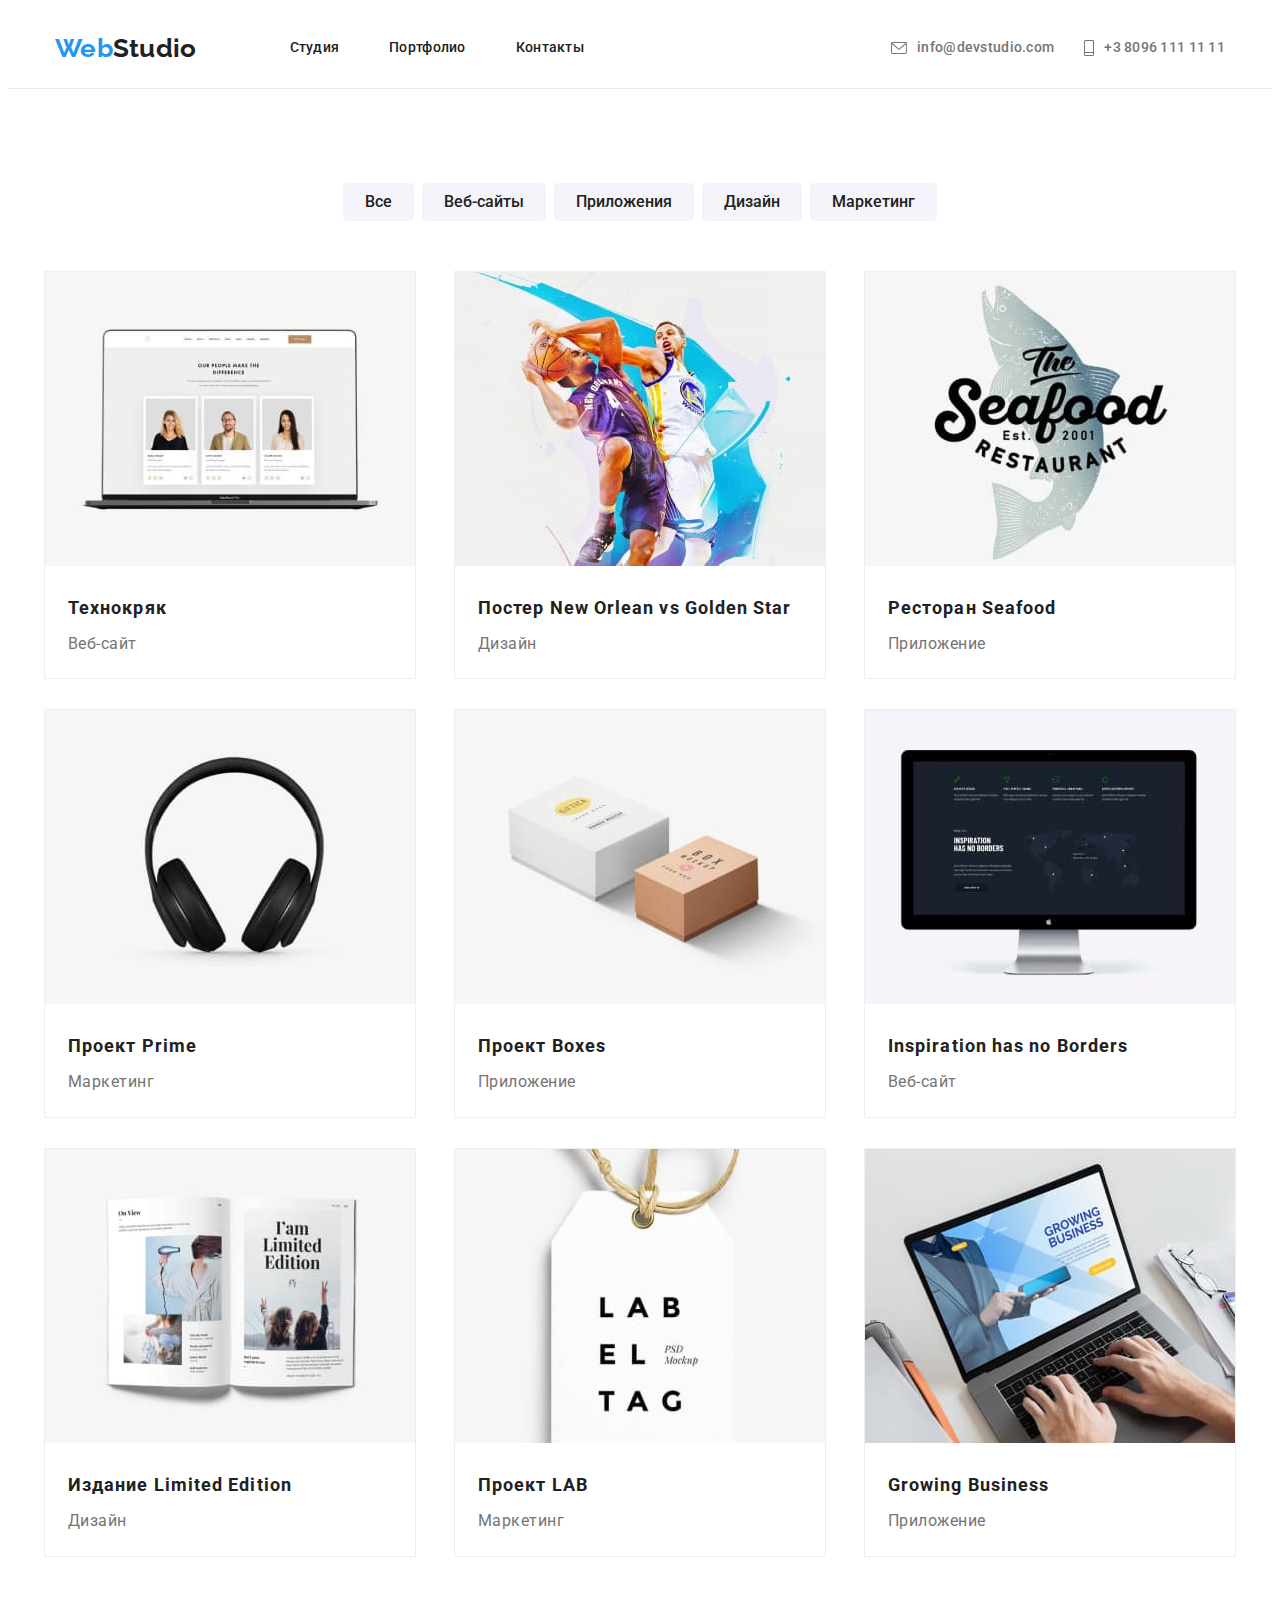
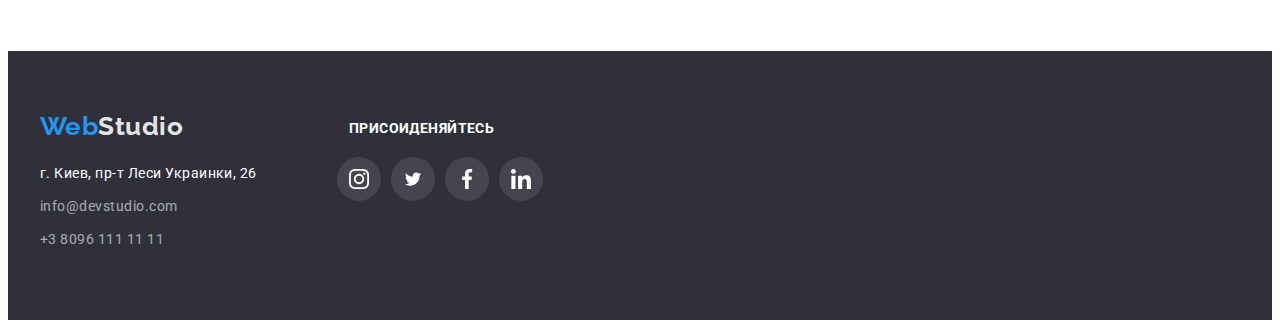
==== commit b6250382: "fixing a color of buttons, socialmedia, and clients, hero section" ====
--- a/portfolio.html
+++ b/portfolio.html
@@ -36,16 +36,19 @@
             </nav>
             <ul class="list-of-contact">
                 <li class="contacts-item"> 
-                    <svg class="icon-mail">
-                        <use href="./images/icons/sprite.svg#icon-mail"></use>
-                    </svg>
-                        <a class="contacts-link"  href="mailto:info@devstudio.com">info@devstudio.com</a>    
+                    <a class="contacts-link"  href="mailto:info@devstudio.com">info@devstudio.com
+                        <svg class="icon-mail">
+                            <use href="./images/icons/sprite.svg#icon-mail"></use>
+                        </svg>
+                    </a>    
                 </li>
                 <li class="contacts-item">
+                    <a class="contacts-link" href="tel:+380961111111">+3 8096 111 11 11 
                     <svg class="icon-phone">
                         <use href="./images/icons/sprite.svg#icon-phone"></use>
                     </svg>             
-                    <a class="contacts-link" href="tel:+380961111111">+3 8096 111 11 11 </a></li>
+                    </a>
+                </li>
             </ul>
         </div>
     </header>
@@ -159,31 +162,31 @@
         <p class="title-footer">Присоиденяйтесь</p>
     <ul class="footer-social-media">
         <li class="icons">
-            <a class="socialmedia" href="#"></a>
+            <a class="footer-media" href="#">
                 <svg class="icon-instagram">
                     <use href="./images/icons/sprite.svg#icon-instagram"></use>
                 </svg>
-            
+            </a>
         <li class="icons">
-            <a href="" class="socialmedia"> </a>
+            <a href="" class="footer-media">
                 <svg class="icon-twitter">
                     <use href="./images/icons/sprite.svg#icon-twitter"></use>
                 </svg>
-            
+            </a>
         </li>
         <li class="icons">
-            <a href="" class="socialmedia"> </a>
+            <a href="" class="footer-media">
                 <svg class="icon-facebook">
                     <use href="./images/icons/sprite.svg#icon-facebook"></use>
                 </svg>
-            
+            </a>
         </li>
         <li class="icons">
-            <a href="" class="socialmedia"></a> 
+            <a href="" class="footer-media"> 
                 <svg class="icon-linkedin">
                     <use href="./images/icons/sprite.svg#icon-linkedin"></use>
                 </svg>
-            
+            </a>
         </li>
     </ul>
     </div>
--- a/css/stylesheet.css
+++ b/css/stylesheet.css
@@ -21,6 +21,7 @@
     --border-color: #EEEEEE;
     --card-background-color: #F5F4FA;
     --clients-border-color: #AFB1B8;
+    --color-icons-footer: rgba(255, 255, 255, 0.1);
 }
 
 /* body */
@@ -161,8 +162,9 @@
 /* header links contacts */
 
 .contacts-link{
-    display: inline-flex;
-    align-self: center;
+    display: flex;
+    flex-direction: row-reverse;
+    align-items: center;
     font-weight: 500;
     font-size: 14px;
     line-height: 1.14;
@@ -173,29 +175,24 @@
 
     text-decoration: none;
 }
-
+.contacts-link:hover,
+.contacts-link:focus{
+    color: var(--acent-color)
+}
 .icon-mail{
     width: 16px;
     height: 12px;
     margin-right: 10px;
-    fill: var(--secondary-text-color);
+    fill: currentColor;
+    cursor: pointer;
 }
 
 .icon-phone{
     width: 10px;
     height: 16px;
     margin-right: 10px;
-    fill: var(--secondary-text-color);
-}
-
-.icon-mail:hover,
-.icon-mail:focus{
-    fill: var(--acent-color);
-}
-
-.icon-phone:hover,
-.icon-phone:focus{
-    fill: var(--acent-color);
+    fill: currentColor;
+    cursor: pointer;
 }
 
 .contacts-link:hover,
@@ -244,11 +241,11 @@
     max-width: 1600px;
     height: 600px;
    
-    background-image: linear-gradient(to right, rgba(47, 48, 58, 0.4), rgba(47, 48, 58, 0.4)), url(../images/hero-background.jpg);
+    background-image: url(../images/hero-background.jpg);
     background-repeat: no-repeat;
     background-size: cover;
     background-position: center;
-    
+    /* linear-gradient(to right, rgba(47, 48, 58, 0.4), rgba(47, 48, 58, 0.4)), */
 }
 
 .hero-title{
@@ -311,13 +308,16 @@
     border: none;  
 
     color: var(--primary-text-color);
-
+    background-color: var(--card-background-color);
 }
 
 .nav-buttons:hover,
 .nav-buttons:focus{
-    color: var(--background-color-body);
+    color: var(--primary-white-color);
     background-color: var(--acent-color);
+    box-shadow: 0px 3px 1px rgba(0, 0, 0, 0.1), 
+    0px 1px 2px rgba(0, 0, 0, 0.08),
+    0px 2px 2px rgba(0, 0, 0, 0.12);
 }
 
 .lists-of-buttons{
@@ -335,6 +335,17 @@
 
 /* advantages styling */
 
+.advantages-icon{
+    display: flex;
+    align-items: center;
+    justify-content: center;
+    width: 270px;
+    height: 120px;
+    margin-bottom: 30px;
+
+    background-color: var(--card-background-color);
+    border-radius: 4px;
+}
 .advantages-style{
     padding-top: 94px;
     padding-bottom: 94px;
@@ -366,44 +377,23 @@
     margin-left: 30px;
 }
 .attention{
-    display: block;
-    margin-right: auto;
-    margin-left: auto;
-    margin-bottom: 30px;
-    width: 270px;
-    height: 120px;
-    background: var(--card-background-color);
-    border-radius: 4px;
-}
+    width: 70px;
+    height: 70px;
+}
+
 .punctuality{
-    display: block;
-    margin-right: auto;
-    margin-left: auto;
-    margin-bottom: 30px;
-    width: 270px;
-    height: 120px;
-    background: var(--card-background-color);
-    border-radius: 4px;
-}
+    width: 70px;
+    height: 70px;
+}
+
 .planning{
-    display: block;
-    margin-right: auto;
-    margin-left: auto;
-    margin-bottom: 30px;
-    width: 270px;
-    height: 120px;
-    background: var(--card-background-color);
-    border-radius: 4px;
-}
+    width: 70px;
+    height: 70px;
+}
+
 .technology{
-    display: block;
-    margin-right: auto;
-    margin-left: auto;
-    margin-bottom: 30px;
-    width: 270px;
-    height: 120px;
-    background: var(--card-background-color);
-    border-radius: 4px;
+    width: 70px;
+    height: 70px;
 }
 /* END advantages section */
 
@@ -426,10 +416,14 @@
     margin-right: 30px;
     margin-bottom: 30px;
     border: 1px solid var(--border-color);
+    
+
+}
+.projects-item:hover,
+.projects-item:focus{
     box-shadow: 0px 1px 1px rgba(0, 0, 0, 0.12),
     0px 4px 4px rgba(0, 0, 0, 0.06),
     1px 4px 6px rgba(0, 0, 0, 0.16);
-
 }
 .projects-item:nth-child(3n){
     margin-right: 0;
@@ -459,7 +453,7 @@
     color: var(--secondary-text-color);
     font-size: 16px;
     line-height: 1.8;
-    margin-top: 0;
+    margin: 0;
     white-space: nowrap;
 }
 .projects-title{
@@ -473,17 +467,15 @@
 /* END project section */
 
 /* our team */
-
-/* .socialmedia{
-    display: inline;
-    justify-content: center;
-    align-items: center;
-} */
-
-.socialmedia:hover,
-.socialmedia:focus{
-    background-color: var(--acent-color);
-}
+.our-team-list{
+    display: flex;
+    align-items: baseline;
+    list-style: none;
+    padding-left: 0;
+    margin-top: 0;
+    margin-bottom: 0;
+}
+
 .our-team-container{
     text-align: center;
     padding-top: 30px;
@@ -492,6 +484,7 @@
 .our-team-section{
     padding-top: 94px;
     padding-bottom: 94px;
+    background-color: var(--card-background-color);
 }
 .our-team{
     font-weight: 700;
@@ -531,76 +524,61 @@
 
 /* our-team-icons */
 
+.list-of-icons{
+    display: flex;
+    justify-content: center;
+    padding-left: 0;
+}
+.icons{
+    list-style: none;
+    width: 44px;
+    height: 44px;
+    /* border: 1px solid black; */
+}
+
+.icons:not(:last-child){
+    margin-right: 10px;
+}
+
+.socialmedia{
+    display: flex;
+    align-items: center;
+    justify-content: center;
+    width: 100%;
+    height: 100%;
+    border-radius: 50%;
+    cursor: pointer;
+
+    color: var(--clients-border-color);
+}
+.socialmedia:hover,
+.socialmedia:focus{
+    background-color: var(--acent-color);
+    color: var(--primary-white-color);
+   
+}
 .icon-instagram{
     width: 20px;
     height: 20px;
-    fill: var(--secondary-text-color);
-
-}
-.icon-instagram:hover,
-.icon-instagram:focus{
-    fill: var(--primary-white-color);
-}
+    fill: currentColor;
+}
+
 .icon-twitter{
     width: 20px;
     height: 16.25px;
-    fill: var(--secondary-text-color);
-}
-.icon-twitter:hover,
-.icon-twitter:focus{
-    fill: var(--primary-white-color);
-}
+    fill: currentColor;
+}
+
 .icon-facebook{
     width: 20px;
     height: 20px;
-    fill: var(--secondary-text-color);
-}
-.icon-facebook:hover,
-.icon-facebook:focus{
-    fill: var(--primary-white-color);
-}
+    fill: currentColor;
+}
+
 .icon-linkedin{
     width: 20px;
     height: 20px;
-    fill: var(--secondary-text-color);
-}
-.icon-linkedin:hover,
-.icon-linkedin:focus{
-    fill: var(--primary-white-color);
-}
-.icons{
-    display: inline-flex;
-    justify-content: center;
-    align-items: center;
-    list-style: none;
-    width: 44px;
-    height: 44px;
-    border-radius: 50%;
-    /* border: 1px solid black; */
-
-}
-
-.icons:hover,
-.icons:focus{
-    background-color: var(--acent-color);
-}
-
-.icons:not(:last-child){
-    margin-right: 10px;
-}
-
-.list-of-icons{
-    display: flex;
-    justify-content: center;
-    padding-left: 0;
-}
-.our-team-list{
-    display: flex;
-    align-items: baseline;
-    list-style: none;
-    padding-left: 0;
-    margin-top: 0;
-    margin-bottom: 0;
+    fill: currentColor;
 }
 
 /* END our-team-icons */
@@ -608,16 +586,31 @@
 /* END our-team section */
 
 /* our-clients */
-
-.our-clients-list{
-    display: flex;
-    list-style: none;
+.our-clients-section{
     padding-top: 94px;
     padding-bottom: 94px;
+}
+
+.clients-title{
+    font-weight: 700;
+    font-size: 36px;
+    line-height: 1.16;
+    text-align: center;
+    letter-spacing: 0.03em;
+    margin: 0;
+    margin-bottom: 50px;
+}
+
+.our-clients-list{
+    display: flex;
+    list-style: none;
     padding-left: 0;
     margin: 0;
 }
-
+.clients-item{
+    width: 170px;
+    height: 92px;
+}
 .clients-item:not(:last-child){
     margin-right: 30px;
 }
@@ -626,81 +619,54 @@
     display: flex;
     align-items: center;
     justify-content: center;
-    width: 170px;
-    height: 92px; 
+    width: 100%;
+    height: 100%; 
+    color: var(--secondary-text-color);
     border: 1px solid var(--clients-border-color);
     border-radius: 4px;
 }
 
 .client:hover,
 .client:focus{
-    background-color: var(--acent-color);
+    border-color: var(--acent-color);
+    color: var(--acent-color);
+    background-color: var(--primary-white-color);
 }
 
 .icon-client-one{
-    fill: var(--secondary-text-color);
+    fill: currentColor;
     width: 41px;
     height: 46.7px;
-}
-
-.icon-client-one:hover,
-.icon-client-one:focus{
-    fill: var(--primary-white-color);
 }
 
 .icon-client-two{
     width: 40px;
     height: 52px;
-    fill: var(--secondary-text-color);
-}
-
-.icon-client-two:hover,
-.icon-client-two:focus{
-    fill: var(--primary-white-color);
+    fill: currentColor;
 }
 
 .icon-client-three{
     width: 43px;
     height: 41px;
-    fill: var(--secondary-text-color);
-}
-
-.icon-client-three:hover,
-.icon-client-three:focus{
-    fill: var(--primary-white-color);
+    fill: currentColor;
 }
 
 .icon-client-four{
     width: 84px;
     height: 40px;
-    fill: var(--secondary-text-color);
-}
-
-.icon-client-four:hover,
-.icon-client-four:focus{
-    fill: var(--primary-white-color);
+    fill: currentColor;
 }
 
 .icon-client-five{
     width: 62px;
     height: 45px;
-    fill: var(--secondary-text-color);
-}
-
-.icon-client-five:hover,
-.icon-client-five:focus{
-    fill: var(--primary-white-color);
+    fill: currentColor;
 }
 
 .icon-client-six{
     width: 93px;
     height: 43px;
-    fill: var(--secondary-text-color);
-}
-
-.icon-client-six:hover,
-.icon-client-six:focus{
-    fill: var(--primary-white-color);
+    fill: currentColor;
 }
 
 /* END our-clients */
@@ -810,5 +776,21 @@
     padding-left: 0;
     margin: 0;
 }
-
+.footer-media{
+    display: flex;
+    align-items: center;
+    justify-content: center;
+    width: 100%;
+    height: 100%;
+    border-radius: 50%;
+    cursor: pointer;
+
+    color: var(--primary-white-color);
+    background-color: var(--color-icons-footer);
+   
+}
+.footer-media:hover,
+.footer-media:focus{
+    background-color: var(--acent-color);
+}
 /* End footer section */